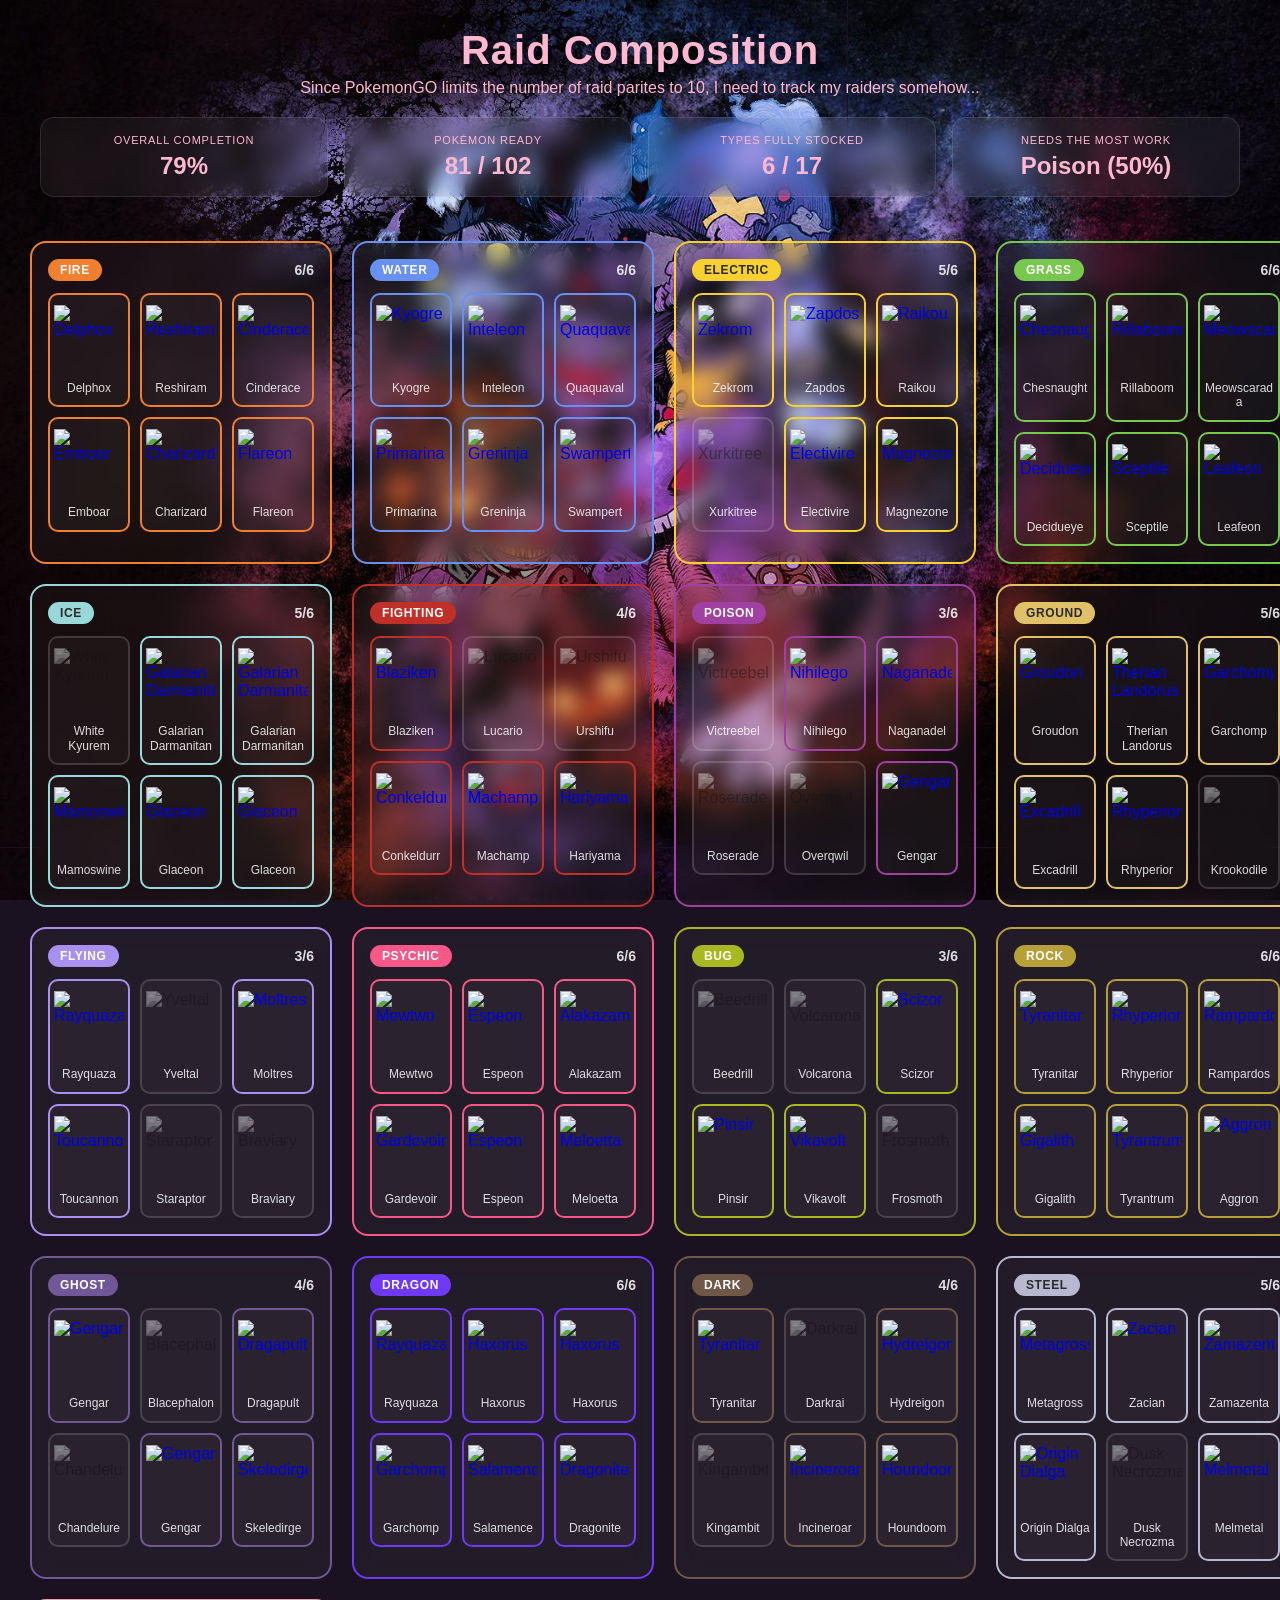
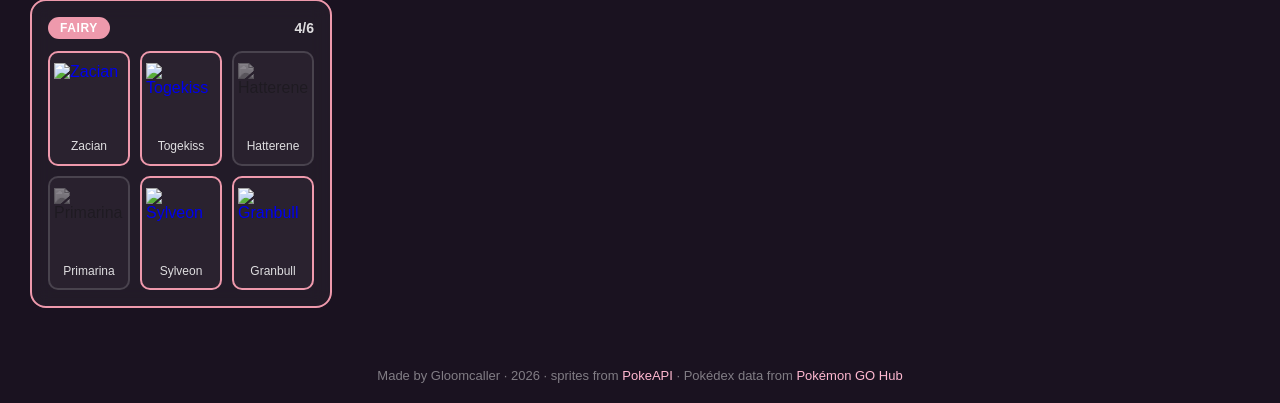
==== projects/Raid Composition/index.html @ fea1611a "+Raid comp tracker page" ====
<!DOCTYPE html>
<html lang="en">

<head>
  <meta charset="UTF-8">
  <meta name="viewport" content="width=device-width, initial-scale=1.0">
  <title>Raid Composition</title>
  <link rel="icon" type="image/png" href="media/favicon32.png">
  <link rel="stylesheet" href="style.css">
</head>

<body>

  <header class="dashboard-header">
    <div class="header-top">
      <h1>Raid Composition</h1>
      <p class="subtitle">Since PokemonGO limits the number of raid parites to 10, I need to track my raiders somehow...
      </p>
    </div>

    <div class="stats-row">
      <div class="stat-card">
        <span class="stat-label">Overall Completion</span>
        <span class="stat-value" id="statOverall">—</span>
      </div>
      <div class="stat-card">
        <span class="stat-label">Pokémon Ready</span>
        <span class="stat-value" id="statOwned">—</span>
      </div>
      <div class="stat-card">
        <span class="stat-label">Types Fully Stocked</span>
        <span class="stat-value" id="statTypesReady">—</span>
      </div>
      <div class="stat-card">
        <span class="stat-label">Needs the Most Work</span>
        <span class="stat-value" id="statNeedsWork">—</span>
      </div>
    </div>
  </header>

  <main class="type-grid" id="typeGrid">
    <!-- Injected by js -->
  </main>

  <footer class="site-footer">
    Made by Gloomcaller &middot; 2026 &middot; sprites from
    <a href="https://github.com/PokeAPI/sprites" target="_blank" rel="noopener">PokeAPI</a> &middot;
    Pokédex data from
    <a href="https://pokemongohub.net/" target="_blank" rel="noopener">Pokémon GO Hub</a>
  </footer>

  <!-- data.js must load before script.js -->
  <script src="data.js" defer></script>
  <script src="script.js" defer></script>
</body>

</html>
---- projects/Raid Composition/style.css ----
/* Reset */
* {
  box-sizing: border-box;
  margin: 0;
  padding: 0;
}

html {
  overflow-x: hidden;
}

body {
  font-family: "Segoe UI", Roboto, Helvetica, Arial, sans-serif;
  background-color: #1a1220;
  color: #fff;
  min-height: 100vh;
  overflow-x: hidden;
  position: relative;
}

/* Fixed background layer — no zoom as content grows */
body::before {
  content: "";
  position: fixed;
  inset: 0;
  background: url("./media/background.jpg") center / cover no-repeat;
  z-index: -1;
  pointer-events: none;
}

/* Header */
.dashboard-header {
  padding: 28px 30px 20px;
}

.header-top {
  text-align: center;
  margin-bottom: 20px;
}

.header-top h1 {
  font-size: 40px;
  color: #ffb8d0;
  letter-spacing: 1px;
}

.subtitle {
  color: #ffb8d0;
  font-size: 16px;
  margin-top: 6px;
}

/* Stat cards */
.stats-row {
  display: grid;
  grid-template-columns: repeat(auto-fit, minmax(200px, 1fr));
  gap: 16px;
  max-width: 1200px;
  margin: 0 auto;
}

.stat-card {
  display: flex;
  flex-direction: column;
  align-items: center;
  gap: 6px;
  padding: 16px;
  background: rgba(255, 255, 255, 0.05);
  border: 1px solid rgba(255, 255, 255, 0.1);
  border-radius: 14px;
  backdrop-filter: blur(10px);
  -webkit-backdrop-filter: blur(10px);
}

.stat-label {
  font-size: 11px;
  text-transform: uppercase;
  letter-spacing: 0.8px;
  color: #ffb8d0;
}

.stat-value {
  font-size: 24px;
  font-weight: 700;
  color: #ffb8d0;
}

/* Type grid */
.type-grid {
  display: grid;
  grid-template-columns: repeat(4, 1fr);
  gap: 20px;
  padding: 24px 30px 40px;
  max-width: 1600px;
  margin: 0 auto;
}

@media (max-width: 1200px) {
  .type-grid {
    grid-template-columns: repeat(3, 1fr);
  }
}

@media (max-width: 900px) {
  .type-grid {
    grid-template-columns: repeat(2, 1fr);
  }
}

@media (max-width: 600px) {
  .type-grid {
    grid-template-columns: 1fr;
  }
}

.type-card {
  background: rgba(255, 255, 255, 0.04);
  border: 2px solid var(--accent);
  border-radius: 16px;
  padding: 16px;
  display: flex;
  flex-direction: column;
  gap: 12px;
  backdrop-filter: blur(10px);
  -webkit-backdrop-filter: blur(10px);
}

.type-card-header {
  display: flex;
  align-items: center;
  justify-content: space-between;
}

.type-pill {
  display: inline-block;
  padding: 4px 12px;
  border-radius: 20px;
  font-size: 12px;
  font-weight: 700;
  text-transform: uppercase;
  letter-spacing: 0.6px;
}

.type-progress-label {
  font-size: 14px;
  font-weight: 600;
  color: rgba(255, 255, 255, 0.85);
}

/* 6-slot squad grid: 3 columns x 2 rows */
.slot-grid {
  display: grid;
  grid-template-columns: repeat(3, 1fr);
  gap: 10px;
}

.slot {
  display: flex;
  flex-direction: column;
  align-items: center;
  gap: 6px;
  padding: 10px 4px;
  text-decoration: none;
  border-radius: 10px;
  border: 2px solid rgba(255, 255, 255, 0.15);
  background: rgba(255, 255, 255, 0.03);
  transition:
    border-color 0.15s ease,
    background-color 0.15s ease;
}

.slot:hover {
  background: rgba(255, 255, 255, 0.08);
}

/* Owned */
.slot.have {
  border-color: var(--accent);
}

/* Missing */
.slot.missing .slot-sprite {
  filter: grayscale(1) opacity(0.45);
}

.slot-sprite-frame {
  width: 70px;
  height: 70px;
  overflow: hidden;
  display: inline-flex;
  align-items: center;
  justify-content: center;
}

.slot-sprite {
  width: 100%;
  height: 100%;
  object-fit: contain;
}

.slot-name {
  font-size: 12px;
  color: rgba(255, 255, 255, 0.85);
  text-align: center;
  line-height: 1.2;
  word-break: break-word;
  max-width: 100%;
}

/* Footer */
.site-footer {
  text-align: center;
  font-size: 13px;
  color: rgba(255, 255, 255, 0.45);
  padding: 20px;
}

.site-footer a {
  color: #ffb8d0;
  text-decoration: none;
}

.site-footer a:hover {
  text-decoration: underline;
}

/* Responsive */
@media (max-width: 480px) {
  .dashboard-header {
    padding: 20px 16px 16px;
  }

  .header-top h1 {
    font-size: 24px;
  }

  .type-grid {
    padding: 16px 16px 30px;
    gap: 16px;
  }

  .stat-value {
    font-size: 20px;
  }

  .slot-sprite-frame {
    width: 60px;
    height: 60px;
  }
}
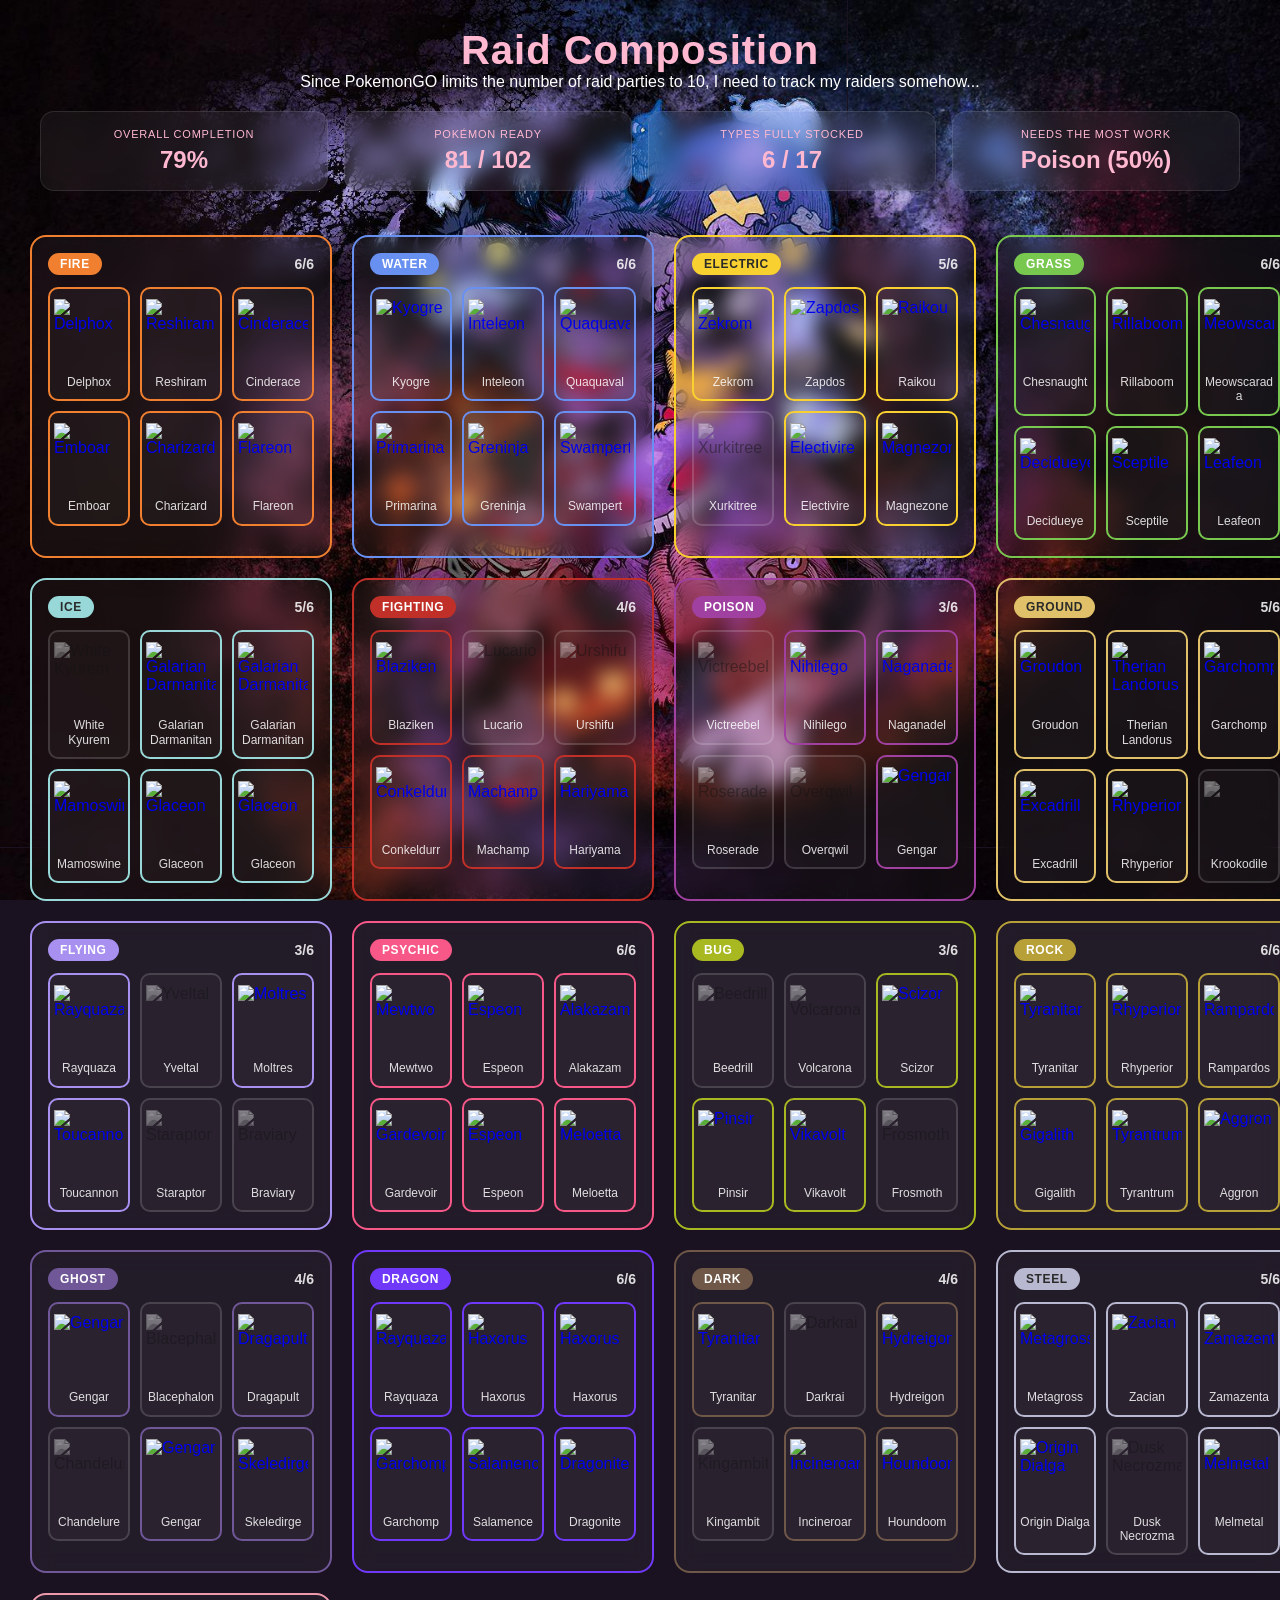
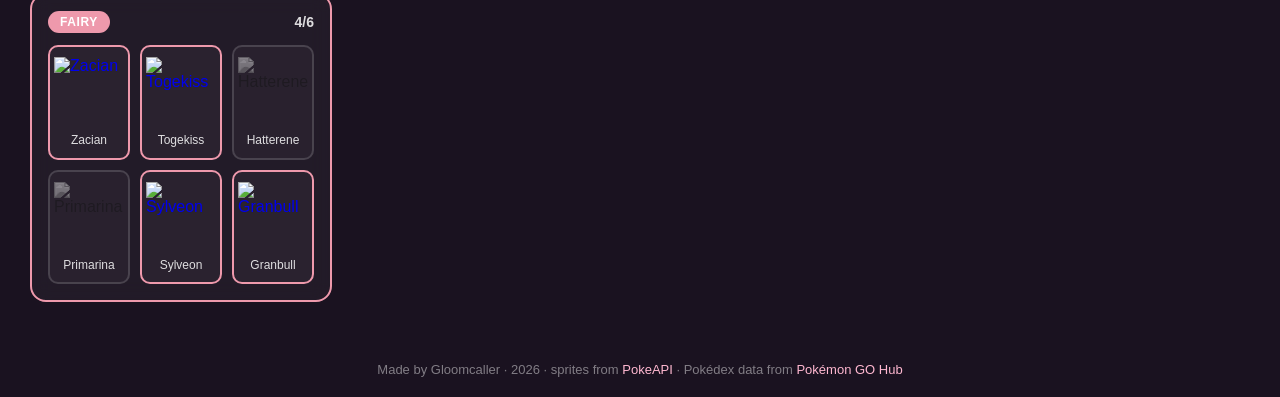
==== commit 36800fc2: "Typo fix...." ====
--- a/projects/Raid Composition/index.html
+++ b/projects/Raid Composition/index.html
@@ -14,8 +14,7 @@
   <header class="dashboard-header">
     <div class="header-top">
       <h1>Raid Composition</h1>
-      <p class="subtitle">Since PokemonGO limits the number of raid parites to 10, I need to track my raiders somehow...
-      </p>
+      <p>Since PokemonGO limits the number of raid parties to 10, I need to track my raiders somehow...</p>
     </div>
 
     <div class="stats-row">
